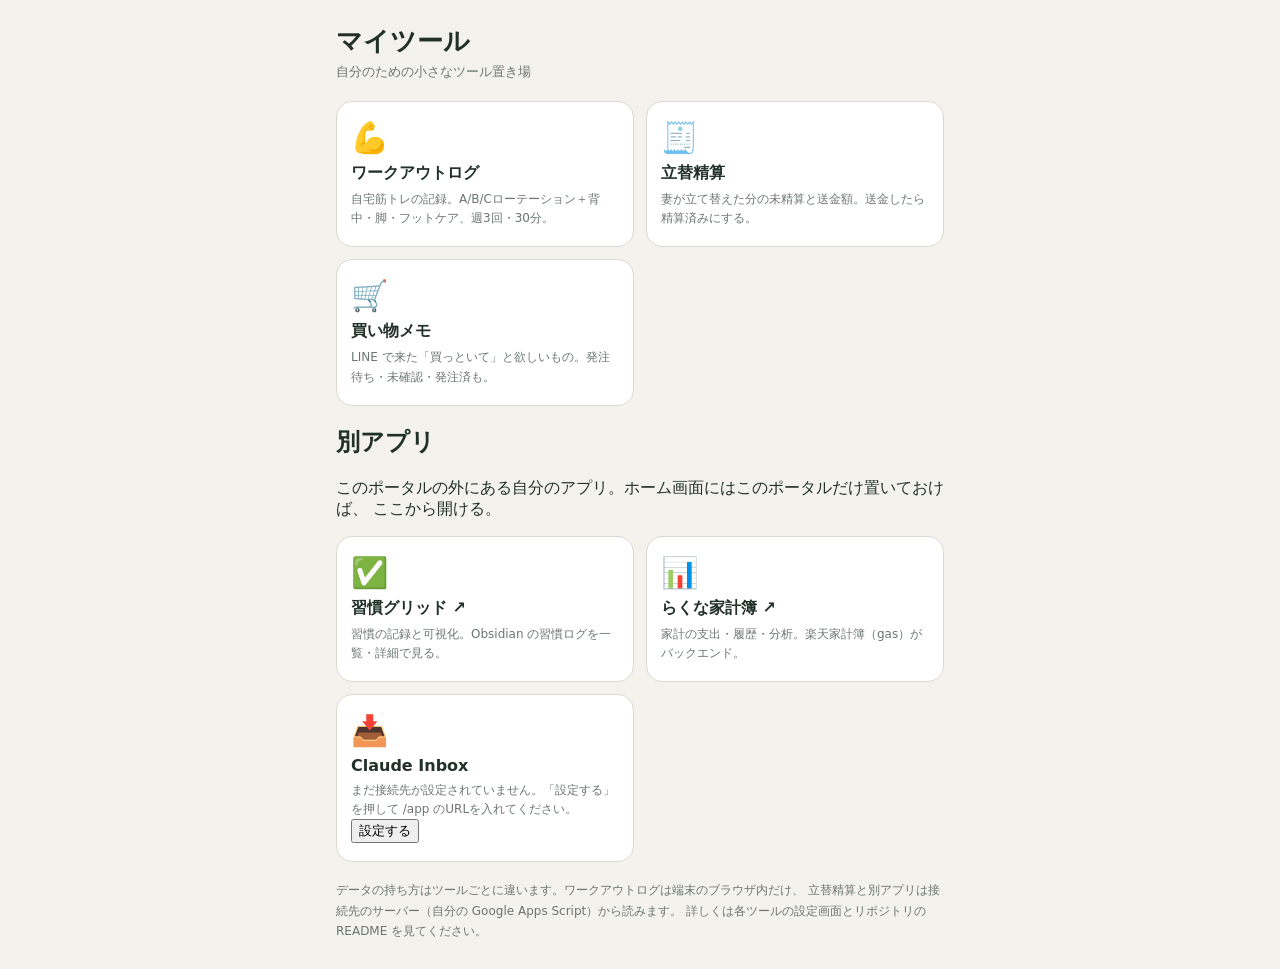
==== index.html @ a76e5970 "らくな家計簿はアプリを開く（Android） kakeibo-pwa の android/ は TWA ではなく素の WebView アプリで、 AndroidManifest に https を受け" ====
<!DOCTYPE html>
<html lang="ja">
<head>
<meta charset="UTF-8">
<meta name="viewport" content="width=device-width, initial-scale=1, viewport-fit=cover">
<title>マイツール</title>
<meta name="theme-color" content="#f4f2ed">
<meta name="mobile-web-app-capable" content="yes">
<meta name="apple-mobile-web-app-capable" content="yes">
<meta name="apple-mobile-web-app-status-bar-style" content="default">
<meta name="apple-mobile-web-app-title" content="マイツール">
<link rel="manifest" href="./manifest.webmanifest">
<link rel="icon" href="./icons/icon-192.png">
<link rel="apple-touch-icon" href="./icons/icon-192.png">
<link rel="stylesheet" href="./styles.css">
</head>
<body>
<header class="app-header">
  <h1>マイツール</h1>
  <p class="subtitle">自分のための小さなツール置き場</p>
</header>

<main>
  <div class="grid">
    <a class="tool-card" href="./workout/">
      <div class="tool-emoji">💪</div>
      <div class="tool-name">ワークアウトログ</div>
      <div class="tool-desc">自宅筋トレの記録。A/B/Cローテーション＋背中・脚・フットケア、週3回・30分。</div>
    </a>
    <a class="tool-card" href="./reimburse/">
      <div class="tool-emoji">🧾</div>
      <div class="tool-name">立替精算</div>
      <div class="tool-desc">妻が立て替えた分の未精算と送金額。送金したら精算済みにする。</div>
    </a>
    <a class="tool-card" href="./shopping/">
      <div class="tool-emoji">🛒</div>
      <div class="tool-name">買い物メモ</div>
      <div class="tool-desc">LINE で来た「買っといて」と欲しいもの。発注待ち・未確認・発注済も。</div>
    </a>
    <!-- 新しいツールはここにカードとモジュールを追加する -->
  </div>

  <h2 class="section">別アプリ</h2>
  <p class="cap">
    このポータルの外にある自分のアプリ。ホーム画面にはこのポータルだけ置いておけば、
    ここから開ける。
  </p>
  <div class="grid">
    <!-- GitHub Pages のプロジェクトページ。公開先を変えたらここも直す -->
    <a class="tool-card external" href="https://tmhys.github.io/habit-pwa/">
      <div class="tool-emoji">✅</div>
      <div class="tool-name">習慣グリッド <span class="ext-mark">↗</span></div>
      <div class="tool-desc">習慣の記録と可視化。Obsidian の習慣ログを一覧・詳細で見る。</div>
    </a>
    <!-- Android アプリ（WebView）。Android では portal.js が intent:// に差し替える -->
    <a class="tool-card external" id="kakeibo-card" href="https://tmhys.github.io/kakeibo-pwa/">
      <div class="tool-emoji">📊</div>
      <div class="tool-name">らくな家計簿 <span class="ext-mark">↗</span></div>
      <div class="tool-desc">家計の支出・履歴・分析。楽天家計簿（gas）がバックエンド。</div>
    </a>
    <!-- URL は端末の localStorage に置く（portal.js）。公開リポジトリに書かない -->
    <a class="tool-card external unset" id="inbox-card">
      <div class="tool-emoji">📥</div>
      <div class="tool-name">Claude Inbox</div>
      <div class="tool-desc">読み込み中…</div>
      <button class="card-set" id="inbox-set" type="button">設定する</button>
    </a>
  </div>

  <p class="hint">
    データの持ち方はツールごとに違います。ワークアウトログは端末のブラウザ内だけ、
    立替精算と別アプリは接続先のサーバー（自分の Google Apps Script）から読みます。
    詳しくは各ツールの設定画面とリポジトリの README を見てください。
  </p>
</main>

<script src="./portal.js"></script>
<script>
if ('serviceWorker' in navigator) {
  window.addEventListener('load', () => {
    navigator.serviceWorker.register('./sw.js').catch(() => {});
  });
}
</script>
</body>
</html>
---- styles.css ----
:root {
  --bg: #f4f2ed;
  --card: #ffffff;
  --ink: #22302a;
  --sub: #6b7672;
  --line: #ddd8cf;
  --accent: #1e6b4f;
}
* { box-sizing: border-box; }
body {
  margin: 0;
  background: var(--bg);
  color: var(--ink);
  font-family: "Hiragino Kaku Gothic ProN", "Noto Sans JP", system-ui, sans-serif;
}
.app-header { padding: 24px 16px 4px; max-width: 640px; margin: 0 auto; }
.app-header h1 { font-size: 26px; margin: 0; }
.subtitle { color: var(--sub); font-size: 13px; margin: 4px 0 0; }
main { padding: 16px; max-width: 640px; margin: 0 auto; }
.grid { display: grid; grid-template-columns: 1fr 1fr; gap: 12px; }
.tool-card {
  display: block;
  background: var(--card);
  border: 1px solid var(--line);
  border-radius: 16px;
  padding: 18px 14px;
  text-decoration: none;
  color: var(--ink);
}
.tool-card:active { border-color: var(--accent); }
.tool-emoji { font-size: 30px; margin-bottom: 8px; }
.tool-name { font-weight: 700; font-size: 16px; margin-bottom: 6px; }
.tool-desc { font-size: 12px; color: var(--sub); line-height: 1.6; }
.hint { font-size: 12px; color: var(--sub); line-height: 1.7; margin-top: 18px; }
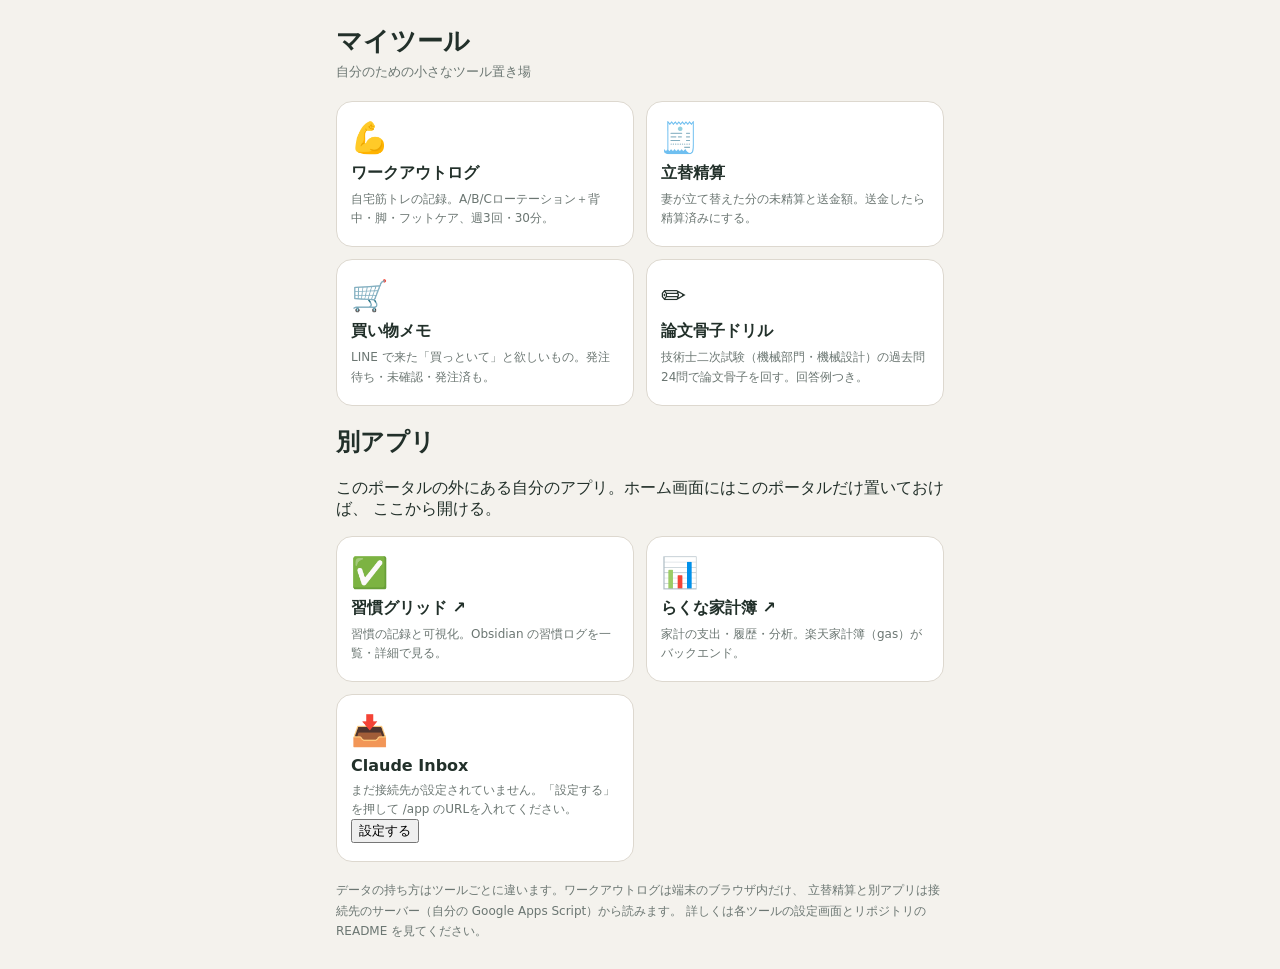
==== commit 5617385c: "論文骨子ドリルをモジュールとして追加（技術士・機械設計の過去問24問と回答例）" ====
--- a/index.html
+++ b/index.html
@@ -22,9 +22,10 @@
 
 <main>
   <div class="grid">
-    <a class="tool-card" href="./workout/">
+    <!-- Android アプリ（WebView）がある。Android では portal.js が intent:// に差し替える -->
+    <a class="tool-card" id="workout-card" href="./workout/">
       <div class="tool-emoji">💪</div>
-      <div class="tool-name">ワークアウトログ</div>
+      <div class="tool-name">ワークアウトログ <span class="ext-mark"></span></div>
       <div class="tool-desc">自宅筋トレの記録。A/B/Cローテーション＋背中・脚・フットケア、週3回・30分。</div>
     </a>
     <a class="tool-card" href="./reimburse/">
@@ -36,6 +37,11 @@
       <div class="tool-emoji">🛒</div>
       <div class="tool-name">買い物メモ</div>
       <div class="tool-desc">LINE で来た「買っといて」と欲しいもの。発注待ち・未確認・発注済も。</div>
+    </a>
+    <a class="tool-card" href="./gijutsushi/">
+      <div class="tool-emoji">✏️</div>
+      <div class="tool-name">論文骨子ドリル</div>
+      <div class="tool-desc">技術士二次試験（機械部門・機械設計）の過去問24問で論文骨子を回す。回答例つき。</div>
     </a>
     <!-- 新しいツールはここにカードとモジュールを追加する -->
   </div>
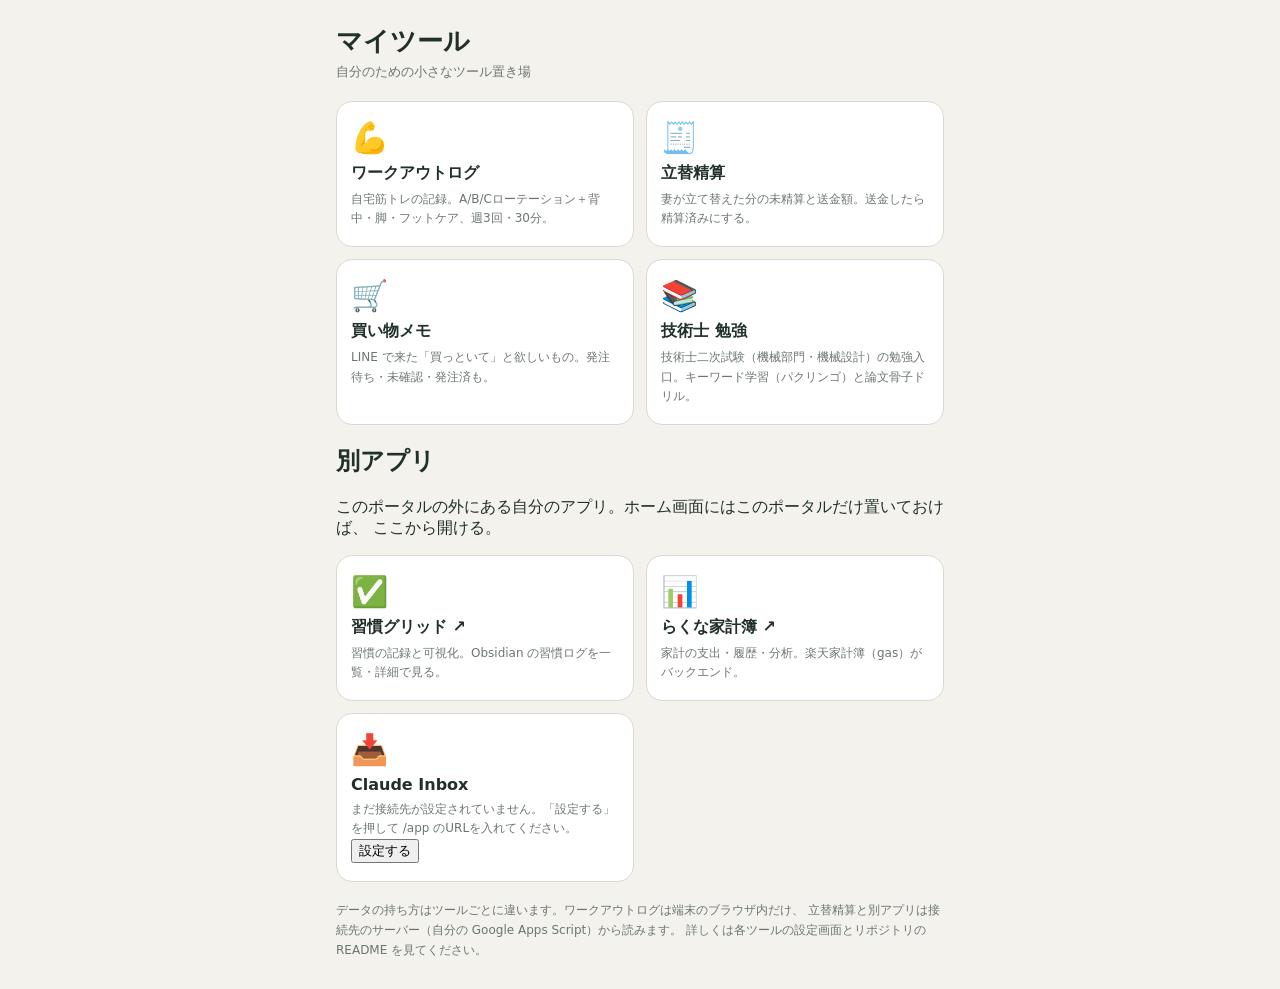
==== commit 019462ed: "技術士の勉強入口を一本化：ホームからパクリンゴ（キーワード学習）と論文骨子ドリルを選べる構成に" ====
--- a/index.html
+++ b/index.html
@@ -39,9 +39,9 @@
       <div class="tool-desc">LINE で来た「買っといて」と欲しいもの。発注待ち・未確認・発注済も。</div>
     </a>
     <a class="tool-card" href="./gijutsushi/">
-      <div class="tool-emoji">✏️</div>
-      <div class="tool-name">論文骨子ドリル</div>
-      <div class="tool-desc">技術士二次試験（機械部門・機械設計）の過去問24問で論文骨子を回す。回答例つき。</div>
+      <div class="tool-emoji">📚</div>
+      <div class="tool-name">技術士 勉強</div>
+      <div class="tool-desc">技術士二次試験（機械部門・機械設計）の勉強入口。キーワード学習（パクリンゴ）と論文骨子ドリル。</div>
     </a>
     <!-- 新しいツールはここにカードとモジュールを追加する -->
   </div>
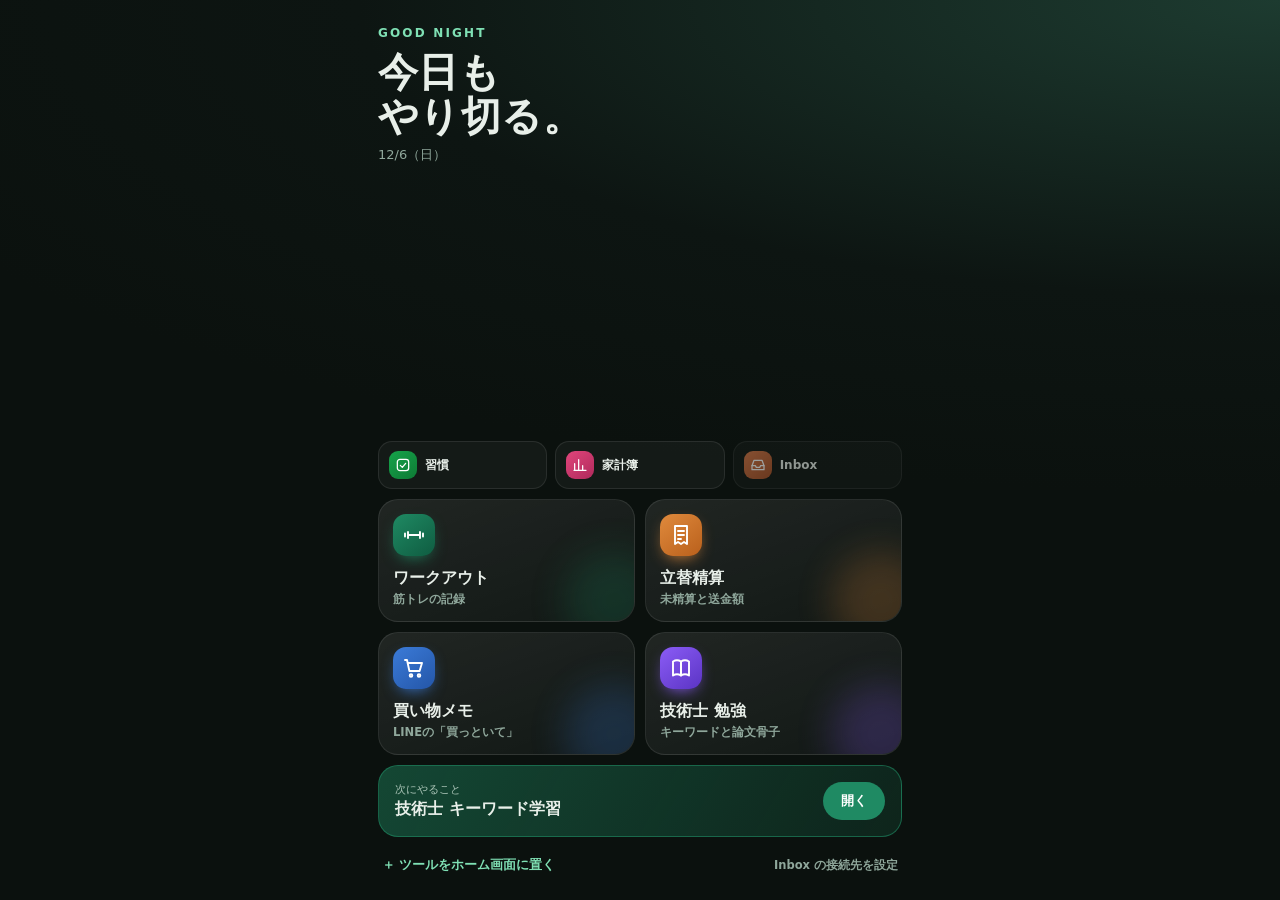
==== commit ded28e1a: "ランチャーをダーク・下寄せに作り直し、ホーム画面に置く導線を追加 - 押すもの（ツールのカード・別アプリ・次にやること）を画面の下半分に集める - カードに各ツールの状況（今週の筋トレ回数・今日のXP" ====
--- a/index.html
+++ b/index.html
@@ -4,83 +4,103 @@
 <meta charset="UTF-8">
 <meta name="viewport" content="width=device-width, initial-scale=1, viewport-fit=cover">
 <title>マイツール</title>
-<meta name="theme-color" content="#f4f2ed">
+<meta name="theme-color" content="#0d1512">
 <meta name="mobile-web-app-capable" content="yes">
 <meta name="apple-mobile-web-app-capable" content="yes">
-<meta name="apple-mobile-web-app-status-bar-style" content="default">
+<meta name="apple-mobile-web-app-status-bar-style" content="black-translucent">
 <meta name="apple-mobile-web-app-title" content="マイツール">
 <link rel="manifest" href="./manifest.webmanifest">
 <link rel="icon" href="./icons/icon-192.png">
 <link rel="apple-touch-icon" href="./icons/icon-192.png">
-<link rel="stylesheet" href="./styles.css">
+<link rel="stylesheet" href="./styles.css?v=33">
 </head>
 <body>
-<header class="app-header">
-  <h1>マイツール</h1>
-  <p class="subtitle">自分のための小さなツール置き場</p>
-</header>
+<!-- 画面の上は見るだけ、押すものは親指の届く下半分に集める -->
+<div class="page">
+  <header class="top">
+    <div class="hello" id="hello">MY TOOLS</div>
+    <h1>今日も<br>やり切る。</h1>
+    <div class="today" id="today"></div>
+    <div class="pills" id="pills"></div>
+  </header>
 
-<main>
-  <div class="grid">
-    <!-- Android アプリ（WebView）がある。Android では portal.js が intent:// に差し替える -->
-    <a class="tool-card" id="workout-card" href="./workout/">
-      <div class="tool-emoji">💪</div>
-      <div class="tool-name">ワークアウトログ <span class="ext-mark"></span></div>
-      <div class="tool-desc">自宅筋トレの記録。A/B/Cローテーション＋背中・脚・フットケア、週3回・30分。</div>
+  <main class="bottom">
+    <!-- 別アプリ。小さいので押す頻度の低いものを上に -->
+    <div class="ext">
+      <!-- GitHub Pages のプロジェクトページ。公開先を変えたらここも直す -->
+      <a class="chip" href="https://tmhys.github.io/habit-pwa/">
+        <span class="chip-ic" style="--c1:#16a34a;--c2:#0e7a35"><svg viewBox="0 0 24 24"><rect x="3.5" y="3.5" width="17" height="17" rx="4"/><path d="M8 12.5l3 3 5-6"/></svg></span>
+        <span class="tool-name">習慣</span>
+      </a>
+      <!-- Android アプリ（WebView）。Android では portal.js が intent:// に差し替える -->
+      <a class="chip" id="kakeibo-card" href="https://tmhys.github.io/kakeibo-pwa/">
+        <span class="chip-ic" style="--c1:#e0457b;--c2:#b02a5c"><svg viewBox="0 0 24 24"><path d="M4 20V10M10 20V4M16 20v-7M21 20H3"/></svg></span>
+        <span class="tool-name">家計簿<span class="ext-mark"></span></span>
+      </a>
+      <!-- URL は端末の localStorage に置く（portal.js）。公開リポジトリに書かない -->
+      <a class="chip unset" id="inbox-card">
+        <span class="chip-ic" style="--c1:#d97a4a;--c2:#a9532a"><svg viewBox="0 0 24 24"><path d="M3 13l3-8h12l3 8v6H3z"/><path d="M3 13h5l1.5 2.5h5L16 13h5"/></svg></span>
+        <span class="tool-name">Inbox</span>
+      </a>
+    </div>
+
+    <div class="grid">
+      <!-- Android アプリ（WebView）がある。Android では portal.js が intent:// に差し替える -->
+      <a class="card" id="workout-card" href="./workout/" style="--c1:#1f8a63;--c2:#0f5c41">
+        <span class="card-ic"><svg viewBox="0 0 24 24"><path d="M6 9v6M18 9v6M3 10.5v3M21 10.5v3M6 12h12"/></svg></span>
+        <span class="tool-name">ワークアウト<span class="ext-mark"></span></span>
+        <span class="stat" data-stat="workout">筋トレの記録</span>
+      </a>
+      <a class="card" href="./reimburse/" style="--c1:#e08a3c;--c2:#b9601c">
+        <span class="card-ic"><svg viewBox="0 0 24 24"><path d="M6 3h12v18l-3-2-3 2-3-2-3 2z"/><path d="M9 8h6M9 12h6M9 16h3"/></svg></span>
+        <span class="tool-name">立替精算</span>
+        <span class="stat" data-stat="reimburse">未精算と送金額</span>
+      </a>
+      <a class="card" href="./shopping/" style="--c1:#3b7bd8;--c2:#2456a8">
+        <span class="card-ic"><svg viewBox="0 0 24 24"><path d="M3 4h2l2.4 11h10.2L20 7H6.2"/><circle cx="9" cy="19.5" r="1.3"/><circle cx="17" cy="19.5" r="1.3"/></svg></span>
+        <span class="tool-name">買い物メモ</span>
+        <span class="stat" data-stat="shopping">LINEの「買っといて」</span>
+      </a>
+      <a class="card" href="./gijutsushi/" style="--c1:#8b5cf6;--c2:#5b34c4">
+        <span class="card-ic"><svg viewBox="0 0 24 24"><path d="M4 5.5C6.5 4 9.5 4 12 5.5v14c-2.5-1.5-5.5-1.5-8 0z"/><path d="M20 5.5C17.5 4 14.5 4 12 5.5v14c2.5-1.5 5.5-1.5 8 0z"/></svg></span>
+        <span class="tool-name">技術士 勉強</span>
+        <span class="stat" data-stat="gijutsushi">キーワードと論文骨子</span>
+      </a>
+      <!-- 新しいツールはここにカードとモジュールを追加する（launcher.js の TOOLS にも） -->
+    </div>
+
+    <!-- 次にやること。親指の真下に置く。中身は launcher.js が決める -->
+    <a class="next" id="next" href="./workout/">
+      <span><small>次にやること</small><b id="next-label">読み込み中…</b></span>
+      <span class="go">開く</span>
     </a>
-    <a class="tool-card" href="./reimburse/">
-      <div class="tool-emoji">🧾</div>
-      <div class="tool-name">立替精算</div>
-      <div class="tool-desc">妻が立て替えた分の未精算と送金額。送金したら精算済みにする。</div>
-    </a>
-    <a class="tool-card" href="./shopping/">
-      <div class="tool-emoji">🛒</div>
-      <div class="tool-name">買い物メモ</div>
-      <div class="tool-desc">LINE で来た「買っといて」と欲しいもの。発注待ち・未確認・発注済も。</div>
-    </a>
-    <a class="tool-card" href="./gijutsushi/">
-      <div class="tool-emoji">📚</div>
-      <div class="tool-name">技術士 勉強</div>
-      <div class="tool-desc">技術士二次試験（機械部門・機械設計）の勉強入口。キーワード学習（パクリンゴ）と論文骨子ドリル。</div>
-    </a>
-    <!-- 新しいツールはここにカードとモジュールを追加する -->
+
+    <div class="foot">
+      <button type="button" class="link" id="btn-pin">＋ ツールをホーム画面に置く</button>
+      <button type="button" class="link sub" id="inbox-set">Inbox の接続先</button>
+    </div>
+  </main>
+</div>
+
+<!-- ホーム画面に置く：ツールを選ぶシート -->
+<div class="sheet-back" id="pin-sheet" hidden>
+  <div class="sheet">
+    <div class="grab"></div>
+    <h2>ホーム画面に置く</h2>
+    <p class="cap"><b>いちばん簡単：</b>ホーム画面の「マイツール」のアイコンを長押しすると、ツールの一覧が出ます。そこから好きなツールをホーム画面へドラッグすると、そのツールのアイコンになります。</p>
+    <p class="cap">または下から選ぶと、そのツールを単体のアプリとして置けます。</p>
+    <div class="pin-list">
+      <a class="pin-it" href="./reimburse/?install=1"><img src="./icons/reimburse-192.png" alt="">立替精算</a>
+      <a class="pin-it" href="./shopping/?install=1"><img src="./icons/shopping-192.png" alt="">買い物メモ</a>
+      <a class="pin-it" href="./gijutsushi/?install=1"><img src="./icons/gijutsushi-192.png" alt="">技術士 勉強</a>
+    </div>
+    <p class="cap small">ワークアウトは Android アプリ版があるので、アプリのアイコンを使ってください。</p>
+    <button type="button" class="sheet-close" id="pin-close">閉じる</button>
   </div>
+</div>
 
-  <h2 class="section">別アプリ</h2>
-  <p class="cap">
-    このポータルの外にある自分のアプリ。ホーム画面にはこのポータルだけ置いておけば、
-    ここから開ける。
-  </p>
-  <div class="grid">
-    <!-- GitHub Pages のプロジェクトページ。公開先を変えたらここも直す -->
-    <a class="tool-card external" href="https://tmhys.github.io/habit-pwa/">
-      <div class="tool-emoji">✅</div>
-      <div class="tool-name">習慣グリッド <span class="ext-mark">↗</span></div>
-      <div class="tool-desc">習慣の記録と可視化。Obsidian の習慣ログを一覧・詳細で見る。</div>
-    </a>
-    <!-- Android アプリ（WebView）。Android では portal.js が intent:// に差し替える -->
-    <a class="tool-card external" id="kakeibo-card" href="https://tmhys.github.io/kakeibo-pwa/">
-      <div class="tool-emoji">📊</div>
-      <div class="tool-name">らくな家計簿 <span class="ext-mark">↗</span></div>
-      <div class="tool-desc">家計の支出・履歴・分析。楽天家計簿（gas）がバックエンド。</div>
-    </a>
-    <!-- URL は端末の localStorage に置く（portal.js）。公開リポジトリに書かない -->
-    <a class="tool-card external unset" id="inbox-card">
-      <div class="tool-emoji">📥</div>
-      <div class="tool-name">Claude Inbox</div>
-      <div class="tool-desc">読み込み中…</div>
-      <button class="card-set" id="inbox-set" type="button">設定する</button>
-    </a>
-  </div>
-
-  <p class="hint">
-    データの持ち方はツールごとに違います。ワークアウトログは端末のブラウザ内だけ、
-    立替精算と別アプリは接続先のサーバー（自分の Google Apps Script）から読みます。
-    詳しくは各ツールの設定画面とリポジトリの README を見てください。
-  </p>
-</main>
-
-<script src="./portal.js"></script>
+<script src="./portal.js?v=33"></script>
+<script src="./launcher.js?v=33"></script>
 <script>
 if ('serviceWorker' in navigator) {
   window.addEventListener('load', () => {
--- a/styles.css
+++ b/styles.css
@@ -1,34 +1,143 @@
+/* ランチャー。ダーク配色、押すものは画面の下半分に集める（上は親指が届かないため） */
 :root {
-  --bg: #f4f2ed;
-  --card: #ffffff;
-  --ink: #22302a;
-  --sub: #6b7672;
-  --line: #ddd8cf;
-  --accent: #1e6b4f;
+  --bg: #0b110e;
+  --panel: #141c18;
+  --ink: #e8efe9;
+  --sub: #8fa79b;
+  --line: rgba(255, 255, 255, .09);
+  --accent: #1f8a63;
+  --accent-hi: #7fe0b4;
 }
 * { box-sizing: border-box; }
+html, body { min-height: 100%; }
 body {
   margin: 0;
-  background: var(--bg);
+  background: radial-gradient(120% 55% at 100% 0%, #1d3b30 0%, #0d1512 60%, var(--bg) 100%) fixed, var(--bg);
   color: var(--ink);
   font-family: "Hiragino Kaku Gothic ProN", "Noto Sans JP", system-ui, sans-serif;
+  -webkit-font-smoothing: antialiased;
+  -webkit-tap-highlight-color: transparent;
 }
-.app-header { padding: 24px 16px 4px; max-width: 640px; margin: 0 auto; }
-.app-header h1 { font-size: 26px; margin: 0; }
-.subtitle { color: var(--sub); font-size: 13px; margin: 4px 0 0; }
-main { padding: 16px; max-width: 640px; margin: 0 auto; }
-.grid { display: grid; grid-template-columns: 1fr 1fr; gap: 12px; }
-.tool-card {
-  display: block;
-  background: var(--card);
+a { color: inherit; text-decoration: none; }
+svg { fill: none; stroke: currentColor; stroke-width: 1.9; stroke-linecap: round; stroke-linejoin: round; }
+
+.page {
+  min-height: 100vh; min-height: 100dvh;
+  max-width: 560px; margin: 0 auto;
+  display: flex; flex-direction: column;
+  padding: calc(26px + env(safe-area-inset-top)) 18px calc(16px + env(safe-area-inset-bottom));
+}
+
+/* ---- 上：見るだけ ---- */
+.hello { font-size: 12px; letter-spacing: .18em; color: var(--accent-hi); font-weight: 800; }
+.top h1 { font-size: 40px; line-height: 1.1; margin: 10px 0 8px; font-weight: 900; letter-spacing: .01em; }
+.today { font-size: 13px; color: var(--sub); }
+.pills { display: flex; flex-wrap: wrap; gap: 8px; margin-top: 14px; }
+.pills span {
+  font-size: 12px; font-weight: 700; color: #cfe3d8;
+  padding: 6px 11px; border-radius: 99px;
+  background: rgba(255, 255, 255, .06); border: 1px solid var(--line);
+}
+.pills b { color: var(--accent-hi); }
+
+/* ---- 下：押すところ ---- */
+.bottom { margin-top: auto; padding-top: 24px; }
+
+.ext { display: flex; gap: 8px; margin-bottom: 10px; }
+.chip {
+  flex: 1; min-width: 0; display: flex; align-items: center; gap: 8px;
+  padding: 9px 10px; border-radius: 14px;
+  background: rgba(255, 255, 255, .04); border: 1px solid var(--line);
+  font-size: 12px; font-weight: 700;
+}
+.chip .tool-name { white-space: nowrap; overflow: hidden; text-overflow: ellipsis; }
+.chip.unset { opacity: .6; }
+.chip-ic {
+  flex: none; width: 28px; height: 28px; border-radius: 9px; display: grid; place-items: center;
+  color: #fff; background: linear-gradient(140deg, var(--c1), var(--c2));
+}
+.chip-ic svg { width: 16px; height: 16px; }
+
+.grid { display: grid; grid-template-columns: 1fr 1fr; gap: 10px; }
+.card {
+  position: relative; overflow: hidden;
+  display: flex; flex-direction: column; min-height: 116px;
+  padding: 14px; border-radius: 20px;
+  background: linear-gradient(160deg, rgba(255, 255, 255, .09), rgba(255, 255, 255, .03));
   border: 1px solid var(--line);
-  border-radius: 16px;
-  padding: 18px 14px;
-  text-decoration: none;
-  color: var(--ink);
+  transition: transform .12s ease;
 }
-.tool-card:active { border-color: var(--accent); }
-.tool-emoji { font-size: 30px; margin-bottom: 8px; }
-.tool-name { font-weight: 700; font-size: 16px; margin-bottom: 6px; }
-.tool-desc { font-size: 12px; color: var(--sub); line-height: 1.6; }
-.hint { font-size: 12px; color: var(--sub); line-height: 1.7; margin-top: 18px; }
+.card::after {
+  content: ""; position: absolute; right: -30px; bottom: -30px; width: 100px; height: 100px;
+  border-radius: 50%; background: var(--c1); opacity: .22; filter: blur(18px); pointer-events: none;
+}
+.card:active, .chip:active, .next:active { transform: scale(.97); }
+.card-ic {
+  width: 42px; height: 42px; border-radius: 13px; display: grid; place-items: center; color: #fff;
+  background: linear-gradient(140deg, var(--c1), var(--c2)); box-shadow: 0 6px 16px -6px var(--c1);
+}
+.card-ic svg { width: 24px; height: 24px; }
+.card .tool-name { font-weight: 800; font-size: 16px; margin: auto 0 3px; padding-top: 12px; }
+.stat { font-size: 11.5px; color: var(--sub); font-weight: 600; }
+.stat.live { color: #cfe3d8; font-weight: 700; }
+.ext-mark:not(:empty) {
+  margin-left: 6px; font-size: 9.5px; font-weight: 700; vertical-align: 2px;
+  color: var(--sub); border: 1px solid rgba(255, 255, 255, .18); border-radius: 99px; padding: 1px 6px;
+}
+
+.next {
+  display: flex; justify-content: space-between; align-items: center; gap: 10px;
+  margin-top: 10px; padding: 16px; border-radius: 20px;
+  background: linear-gradient(120deg, rgba(31, 138, 99, .45), rgba(31, 138, 99, .16));
+  border: 1px solid rgba(31, 138, 99, .6);
+  transition: transform .12s ease;
+}
+.next small { display: block; font-size: 11px; color: #a9c3b6; margin-bottom: 2px; }
+.next b { font-size: 16px; }
+.next .go {
+  flex: none; font-size: 13px; font-weight: 800; color: #fff;
+  background: var(--accent); padding: 10px 18px; border-radius: 99px;
+}
+.next.clear { background: rgba(255, 255, 255, .04); border-color: var(--line); }
+.next.clear .go { background: rgba(255, 255, 255, .1); }
+
+.foot { display: flex; justify-content: space-between; align-items: center; margin-top: 10px; }
+.link {
+  font: inherit; font-size: 12.5px; font-weight: 800; color: var(--accent-hi);
+  background: none; border: 0; padding: 10px 4px; cursor: pointer;
+}
+.link.sub { color: var(--sub); font-weight: 600; font-size: 11.5px; }
+
+/* ---- ホーム画面に置く（下から出るシート） ---- */
+.sheet-back[hidden] { display: none; }
+.sheet-back {
+  position: fixed; inset: 0; z-index: 50; background: rgba(0, 0, 0, .5);
+  display: flex; align-items: flex-end; justify-content: center;
+}
+.sheet {
+  width: 100%; max-width: 560px; background: var(--panel);
+  border-radius: 26px 26px 0 0; border-top: 1px solid var(--line);
+  padding: 12px 18px calc(18px + env(safe-area-inset-bottom));
+}
+.grab { width: 40px; height: 4px; border-radius: 2px; background: rgba(255, 255, 255, .2); margin: 0 auto 14px; }
+.sheet h2 { font-size: 17px; margin: 0 0 8px; }
+.cap { font-size: 12.5px; color: #a9c3b6; line-height: 1.75; margin: 0 0 10px; }
+.cap b { color: var(--ink); }
+.cap.small { font-size: 11.5px; color: var(--sub); }
+.pin-list { display: grid; grid-template-columns: repeat(3, 1fr); gap: 8px; margin: 4px 0 10px; }
+.pin-it {
+  display: flex; flex-direction: column; align-items: center; gap: 8px;
+  padding: 14px 6px; border-radius: 16px; font-size: 12px; font-weight: 700;
+  background: rgba(255, 255, 255, .05); border: 1px solid var(--line);
+}
+.pin-it img { width: 46px; height: 46px; border-radius: 13px; }
+.sheet-close {
+  width: 100%; font: inherit; font-size: 14px; font-weight: 700; color: var(--ink);
+  background: rgba(255, 255, 255, .08); border: 0; border-radius: 14px; padding: 13px; cursor: pointer;
+}
+
+/* 背の低い画面では見出しを詰めて、下のボタンを押し出さない */
+@media (max-height: 700px) {
+  .top h1 { font-size: 32px; }
+  .card { min-height: 100px; }
+}
